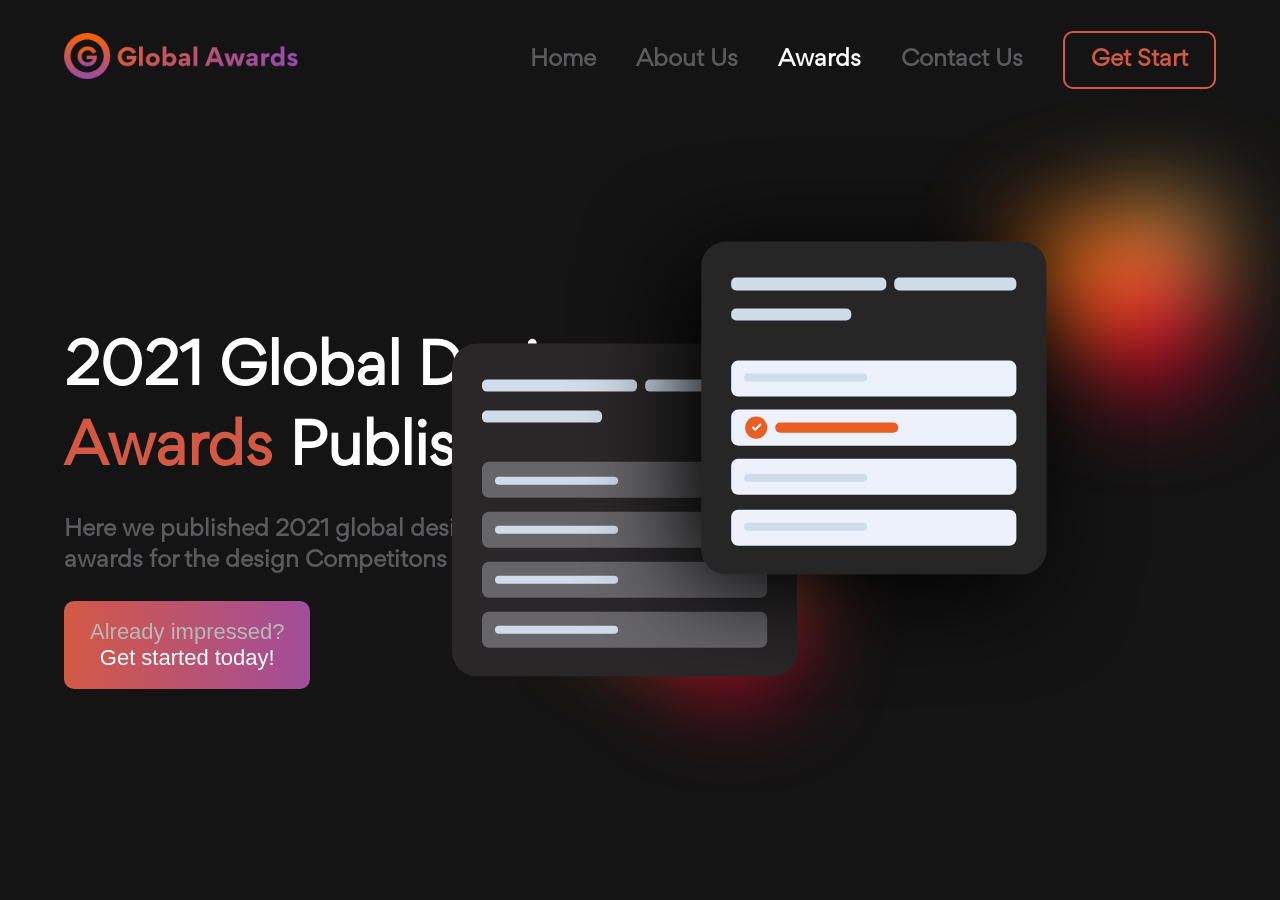
==== index.html @ 08a5fcba "globalawards" ====
<!DOCTYPE html>
<html lang="en">
<head>
    <meta charset="UTF-8">
    <meta http-equiv="X-UA-Compatible" content="IE=edge">
    <meta name="viewport" content="width=device-width, initial-scale=1.0">
    <title>Global Awards</title>
    <link rel="stylesheet" href="./css/style.css">
    <link rel="stylesheet" href="./css/animate.css">
    <script src="./js/jquery.min.js"></script>
    <script src="./js/wow.js"></script>
    <script src="./js/index.js"></script>
    <!-- fav-icon -->
    <link rel="stylesheet" href="./images/favicon.png">
</head>
<body>
    <header>
        <div class="wrapper">
            <div class="logo"><a href="index.html"><img src="./images/logo.png" alt="Logo"></a></div>
            <ul class="nav">
                <li><a href="#">Home</a></li>
                <li><a href="#">About Us</a></li>
                <li><a href="#" class="actived">Awards</a></li>
                <li><a href="#">Contact Us</a></li>
                <li><a href="#" class="button btn">Get Start</a></li>

            </ul>
        </div>
    </header>
    <!-- header-end -->
    <main>
        <div class="wrapper">
            <div class="text">
                <h1>2021 Global Design <span>Awards</span> Published</h1>
                <p>Here we published 2021 global design awards for the design Competitons</p>
                <button><span>Already impressed?</span>Get started today!</button>
            </div>
            <div class="image-box">
                <img src="./images/pattern-color.png" alt="Blured" class="lefted">
                <img src="./images/pattern-color.png" alt="Blured" class="rised">
            </div>
            <div class="lifted">
                <img src="./images/spot-image.svg" alt="">
            </div>
        </div>
    </main>
</body>
</html>
---- css/style.css ----
* {
  margin: 0;
  padding: 0;
  border: 0;
  vertical-align: baseline;
  background: transparent;
  text-decoration: none;
  outline: none;
  -webkit-box-sizing: border-box;
  -moz-box-sizing: border-box;
  box-sizing: border-box;
}

html {
  scroll-behavior: smooth;
}

@font-face {
  font-family: 'Gordita Regular';
  font-style: normal;
  font-weight: normal;
  src: local('Gordita Regular'), url('../fonts/Gordita Regular.woff') format('woff');
  }
  

  @font-face {
  font-family: 'Gordita Regular Italic';
  font-style: normal;
  font-weight: normal;
  src: local('Gordita Regular Italic'), url('../fonts/Gordita Regular Italic.woff') format('woff');
  }
  

  @font-face {
  font-family: 'Gordita Thin';
  font-style: normal;
  font-weight: normal;
  src: local('Gordita Thin'), url('../fonts/Gordita Thin.woff') format('woff');
  }
  

  @font-face {
  font-family: 'Gordita Thin Italic';
  font-style: normal;
  font-weight: normal;
  src: local('Gordita Thin Italic'), url('../fonts/Gordita Thin Italic.woff') format('woff');
  }
  

  @font-face {
  font-family: 'Gordita Light';
  font-style: normal;
  font-weight: normal;
  src: local('Gordita Light'), url('../fonts/Gordita Light.woff') format('woff');
  }
  

  @font-face {
  font-family: 'Gordita Light Italic';
  font-style: normal;
  font-weight: normal;
  src: local('Gordita Light Italic'), url('../fonts/Gordita Light Italic.woff') format('woff');
  }
  

  @font-face {
  font-family: 'Gordita Medium';
  font-style: normal;
  font-weight: normal;
  src: local('Gordita Medium'), url('../fonts/Gordita Medium.woff') format('woff');
  }
  

  @font-face {
  font-family: 'Gordita Medium Italic';
  font-style: normal;
  font-weight: normal;
  src: local('Gordita Medium Italic'), url('../fonts/Gordita Medium Italic.woff') format('woff');
  }
  

  @font-face {
  font-family: 'Gordita Bold';
  font-style: normal;
  font-weight: normal;
  src: local('Gordita Bold'), url('../fonts/Gordita Bold.woff') format('woff');
  }
  

  @font-face {
  font-family: 'Gordita Bold Italic';
  font-style: normal;
  font-weight: normal;
  src: local('Gordita Bold Italic'), url('../fonts/Gordita Bold Italic.woff') format('woff');
  }
  

  @font-face {
  font-family: 'Gordita Black';
  font-style: normal;
  font-weight: normal;
  src: local('Gordita Black'), url('../fonts/Gordita Black.woff') format('woff');
  }
  

  @font-face {
  font-family: 'Gordita Black Italic';
  font-style: normal;
  font-weight: normal;
  src: local('Gordita Black Italic'), url('../fonts/Gordita Black Italic.woff') format('woff');
  }
  

  @font-face {
  font-family: 'Gordita Ultra';
  font-style: normal;
  font-weight: normal;
  src: local('Gordita Ultra'), url('../fonts/Gordita Ultra.woff') format('woff');
  }
  

  @font-face {
  font-family: 'Gordita Ultra Italic';
  font-style: normal;
  font-weight: normal;
  src: local('Gordita Ultra Italic'), url('../fonts/Gordita Ultra Italic.woff') format('woff');
  }
.wrapper {
  width: 90%;
  max-width: 1350px;
  margin: 0 auto;
}
ul,
ol {
  list-style: none;
}
a {
  text-decoration: none;
}
a:hover {
  transition: 0.3s ease-in;
}
body {
  font-family: 'Gordita Regular';
  background: #141414;
}

header .wrapper{
  height: 120px;
  display: flex;
  align-items: center;
  justify-content: space-between;
}
header .logo img {
  width: 80%;
}
header .nav{
  display: flex;
  align-items: center;
}
header .nav li {
  margin-right: 40px;
}
header .nav li:last-child{
  margin-right: 0;
}
header .nav a {
  font-size: 22px;
  color: #5B5A5D;
  font-weight: 600;
}
header .nav a:hover{
  color: #fff;
}
header .nav .actived {
  color: #fff;
}
header .nav .button {
  border-image: linear-gradient(to right, #D45945, #A14D9B);
  overflow: hidden;
}
header .nav .btn {
  border: 1px solid;
  border-image-slice: 1;
  border-width: 2px;
  padding: 16px 26px;
  border-radius: 10px;
  color: #D45945;
}
/* header -end */
main {
  height: calc(100vh - 120px);
  display: flex;
  align-items: center;
}
main .wrapper {
  display: flex;
}
main h1 {
  color: #fff;
  font-size: 56px;
  width: 80%;
  margin-bottom: 24px;
}
main h1 span{
  color: #D45945;
}
main .text p {
  color: #5B5A5D;
  font-size: 22px;
  font-weight: 600;
  width: 60%;
  margin-bottom: 24px;
}
main button {
  padding: 18px 26px;
  background:  linear-gradient(to right, #D45945, #A14D9B);
  font-size: 22px;
  color: #fff;
  border-radius: 10px;
  font-weight: 500;
  transition: .3s ease-in;
}
main button span {
  display: block;
  width: 100%;
  color: #b8b8b8;
}
main button:hover {
  transform: scale(1.03);
  background:  linear-gradient(to right, #A14D9B, #D45945);
}
main .image-box{
  position: relative;
  display: flex;
  justify-content: space-between;
  align-items: center;
  filter: blur(50px);
}
main .image-box img {
  width: 45%;
}
main .image-box img.rised{
  margin-top: -100%;
}
main .image-box .lefted{
  position: relative;
  left: -180px;
  bottom: -80px;
}
main .lifted {
  position: absolute;
  right: 8%;
  top:12%;
}
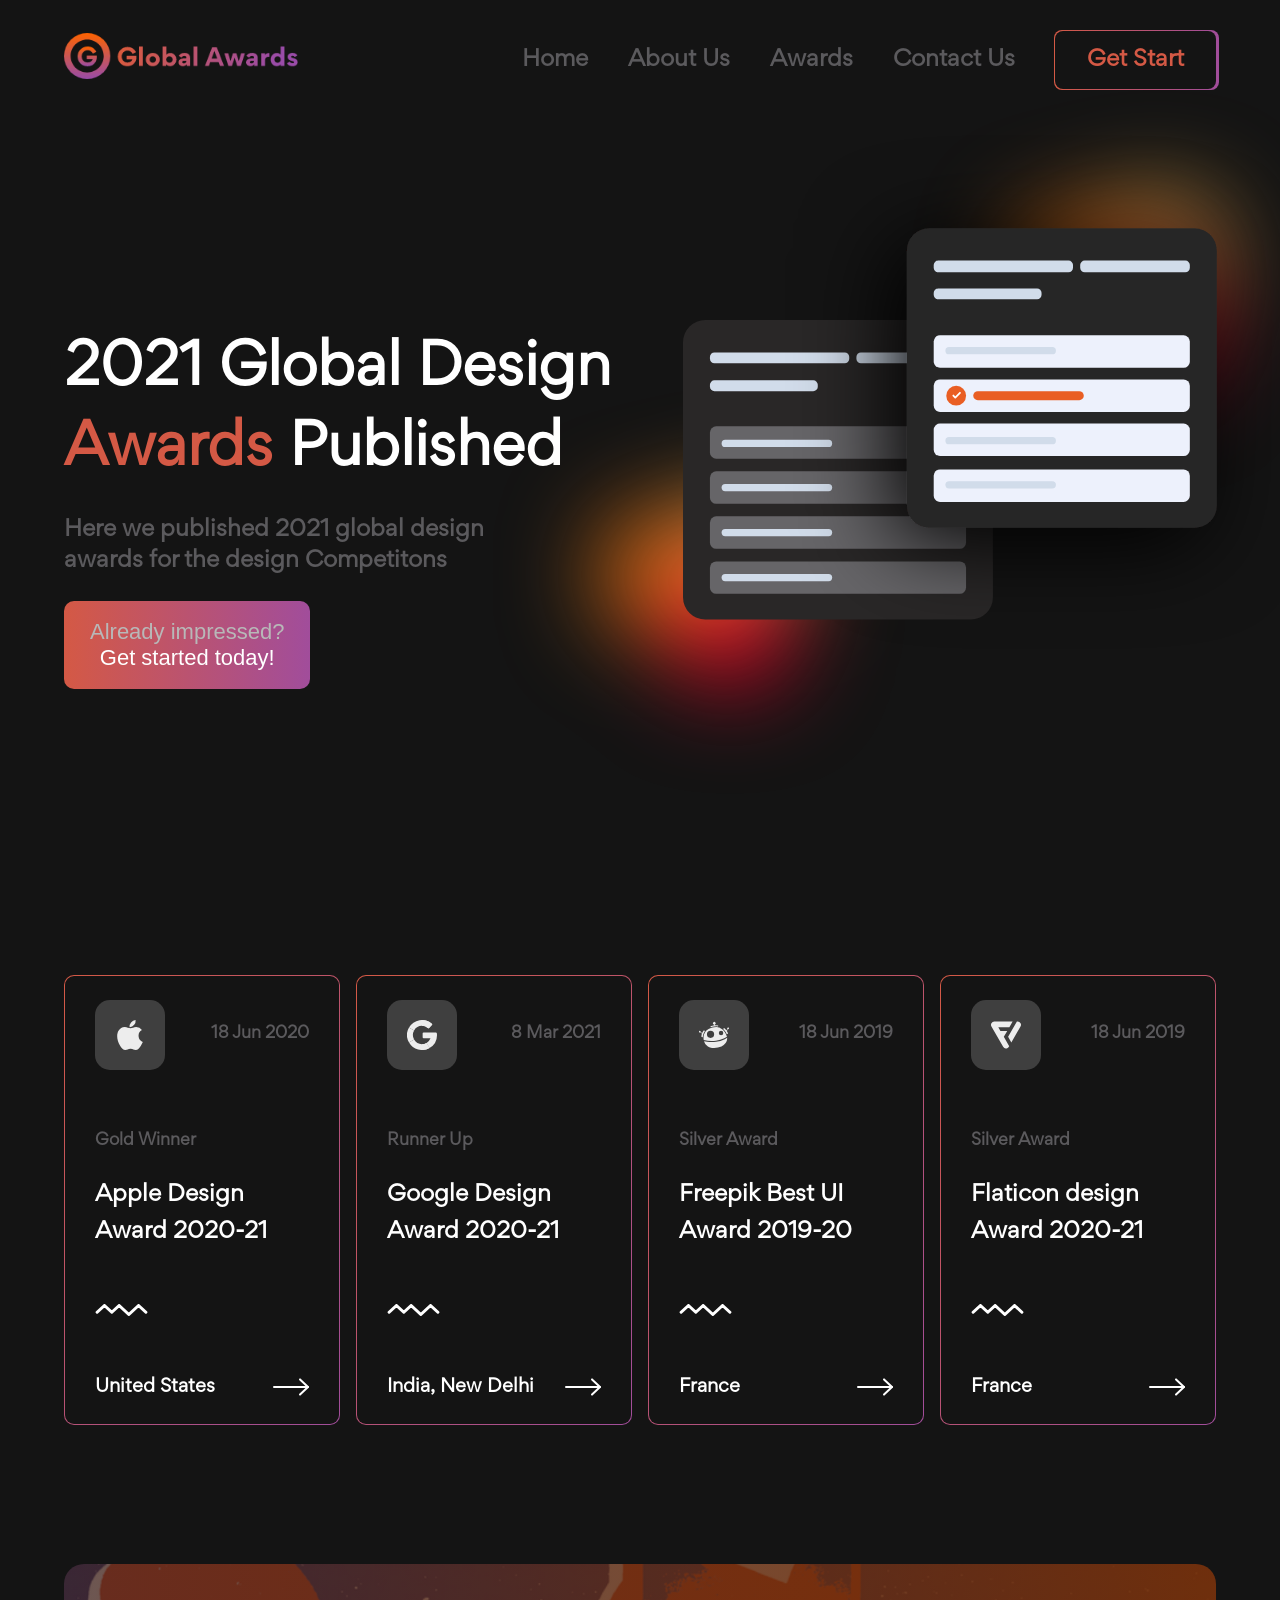
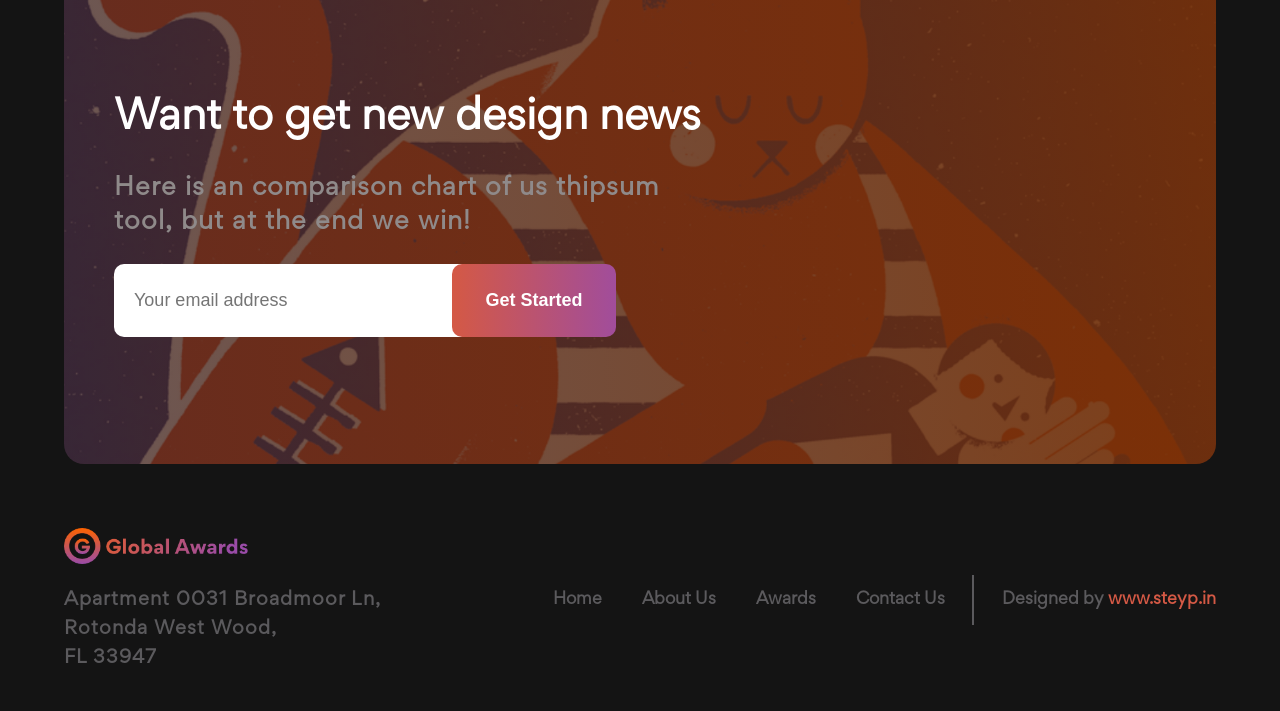
==== commit 82796519: "updated-responsive-screen" ====
--- a/index.html
+++ b/index.html
@@ -1,48 +1,192 @@
 <!DOCTYPE html>
 <html lang="en">
-<head>
-    <meta charset="UTF-8">
-    <meta http-equiv="X-UA-Compatible" content="IE=edge">
-    <meta name="viewport" content="width=device-width, initial-scale=1.0">
+  <head>
+    <meta charset="UTF-8" />
+    <meta http-equiv="X-UA-Compatible" content="IE=edge" />
+    <meta name="viewport" content="width=device-width, initial-scale=1.0" />
     <title>Global Awards</title>
-    <link rel="stylesheet" href="./css/style.css">
-    <link rel="stylesheet" href="./css/animate.css">
+    <link rel="stylesheet" href="./css/style.css" />
+    <link rel="stylesheet" href="./css/animate.css" />
     <script src="./js/jquery.min.js"></script>
     <script src="./js/wow.js"></script>
     <script src="./js/index.js"></script>
     <!-- fav-icon -->
-    <link rel="stylesheet" href="./images/favicon.png">
-</head>
-<body>
+    <link rel="icon" href="./images/favicon.png" />
+  </head>
+  <body>
     <header>
-        <div class="wrapper">
-            <div class="logo"><a href="index.html"><img src="./images/logo.png" alt="Logo"></a></div>
-            <ul class="nav">
-                <li><a href="#">Home</a></li>
-                <li><a href="#">About Us</a></li>
-                <li><a href="#" class="actived">Awards</a></li>
-                <li><a href="#">Contact Us</a></li>
-                <li><a href="#" class="button btn">Get Start</a></li>
-
-            </ul>
+      <div class="wrapper">
+        <div class="logo">
+          <a href="index.html"><img src="./images/logo.png" alt="Logo" /></a>
         </div>
+        <ul class="nav">
+          <li><a href="#">Home</a></li>
+          <li><a href="#">About Us</a></li>
+          <li><a href="#">Awards</a></li>
+          <li><a href="#">Contact Us</a></li>
+          <li><a href="#" class="button btn">Get Start</a></li>
+        </ul>
+         <!-- mobile-menu -->
+      <div class="icon" onclick="showMenu()">
+        <span></span>
+        <span></span>
+        <span></span>
+    </div>
+    <ul class="mobile-nav">
+      <li><a href="#">Home</a></li>
+      <li><a href="#">About Us</a></li>
+      <li><a href="#">Awards</a></li>
+      <li><a href="#">Contact Us</a></li>
+      <li><a href="#" class="button btn">Get Start</a></li>
+    </ul>
+      </div>
     </header>
     <!-- header-end -->
+    <span class="overlay" onclick="hideMenu()"></span>
     <main>
-        <div class="wrapper">
-            <div class="text">
-                <h1>2021 Global Design <span>Awards</span> Published</h1>
-                <p>Here we published 2021 global design awards for the design Competitons</p>
-                <button><span>Already impressed?</span>Get started today!</button>
-            </div>
-            <div class="image-box">
-                <img src="./images/pattern-color.png" alt="Blured" class="lefted">
-                <img src="./images/pattern-color.png" alt="Blured" class="rised">
-            </div>
-            <div class="lifted">
-                <img src="./images/spot-image.svg" alt="">
-            </div>
+      <div class="wrapper">
+        <div class="text">
+          <h1 class="wow fadeInLeft">2021 Global Design <span>Awards</span> Published</h1>
+          <p class="wow fadeInLeft" data-wow-delay=".2s">
+            Here we published 2021 global design awards for the design
+            Competitons
+          </p>
+          <button class="wow fadeInLeft" data-wow-delay=".3s"><span>Already impressed?</span>Get started today!</button>
         </div>
+        <div class="image-box wow fadeInRight">
+          <img src="./images/pattern-color.png" alt="Blured" class="lefted" />
+          <img src="./images/pattern-color.png" alt="Blured" class="rised" />
+        </div>
+        <div class="lifted">
+          <img src="./images/spot-image.svg" alt="" />
+        </div>
+      </div>
     </main>
-</body>
-</html>+    <!-- spotlight-end -->
+
+    <section id="awards">
+      <div class="wrapper">
+        <ul class="items">
+          <li class="wow fadeInUp">
+            <a href="#">
+              <div class="top">
+                <img src="./images/apple.svg" alt="Apple" />
+                <span>18 Jun 2020</span>
+              </div>
+              <div class="container">
+                <span>Gold Winner</span>
+                <h2>Apple Design Award 2020-21</h2>
+                <img src="./images/cross-line.svg" alt="Cross Line" />
+              </div>
+              <div class="bottom">
+                <h6>United States</h6>
+                <img src="./images/arrow.svg" alt="Arrow" />
+              </div>
+            </a>
+          </li>
+          <li class="wow fadeInUp" data-wow-delay=".2s">
+            <a href="#">
+              <div class="top">
+                <img src="./images/google.svg" alt="Google" />
+                <span>8 Mar 2021</span>
+              </div>
+              <div class="container">
+                <span>Runner Up</span>
+                <h2>Google Design Award 2020-21</h2>
+                <img src="./images/cross-line.svg" alt="Cross Line" />
+              </div>
+              <div class="bottom">
+                <h6>India, New Delhi</h6>
+                <img src="./images/arrow.svg" alt="Arrow" />
+              </div>
+            </a>
+          </li>
+          <li class="wow fadeInUp" data-wow-delay=".3s">
+            <a href="#">
+              <div class="top">
+                <img src="./images/freepik-logo.svg" alt="Freepik" />
+                <span>18 Jun 2019</span>
+              </div>
+              <div class="container">
+                <span>Silver Award</span>
+                <h2>Freepik Best UI Award 2019-20</h2>
+                <img src="./images/cross-line.svg" alt="Cross Line" />
+              </div>
+              <div class="bottom">
+                <h6>France</h6>
+                <img src="./images/arrow.svg" alt="Arrow" />
+              </div>
+            </a>
+          </li>
+          <li class="wow fadeInUp" data-wow-delay=".4s">
+            <a href="#">
+              <div class="top">
+                <img src="./images/flaticon.svg" alt="Flaticon" />
+                <span>18 Jun 2019</span>
+              </div>
+              <div class="container">
+                <span>Silver Award</span>
+                <h2>Flaticon design Award 2020-21</h2>
+                <img src="./images/cross-line.svg" alt="Cross Line" />
+              </div>
+              <div class="bottom">
+                <h6>France</h6>
+                <img src="./images/arrow.svg" alt="Arrow" />
+              </div>
+            </a>
+          </li>
+        </ul>
+      </div>
+    </section>
+    <!-- awards-end -->
+
+    <section id="email">
+      <div class="wrapper">
+        <div class="bg-box">
+          <div class="text-box">
+            <h1 class="wow fadeInLeft" data-wow-duration="2s">Want to get new design news</h1>
+            <p class="wow fadeInLeft" data-wow-duration="2s">
+              Here is an comparison chart of us thipsum tool, but at the end we
+              win!
+            </p>
+            <form action="" class="wow fadeInLeft">
+              <input
+                type="email"
+                name="email"
+                class="email"
+                placeholder="Your email address"
+              />
+              <input type="button" value="Get Started" class="btn" />
+            </form>
+          </div>
+        </div>
+      </div>
+    </section>
+    <!-- email-section-end -->
+
+    <footer>
+      <div class="wrapper">
+        <div class="logo-content-box">
+          <img src="./images/logo.png" alt="Logo" />
+          <p>
+            <a href="#">
+                Apartment 0031 Broadmoor Ln, Rotonda West Wood, <br />
+            FL 33947
+            </a>
+          </p>
+        </div>
+        <ul class="nav">
+          <li><a href="#">Home</a></li>
+          <li><a href="#">About Us</a></li>
+          <li><a href="#">Awards</a></li>
+          <li><a href="#">Contact Us</a></li>
+        </ul>
+        <hr />
+        <p>
+          Designed by
+          <a href="https://steyp.com" target="_blank">www.steyp.in</a>
+        </p>
+      </div>
+    </footer>
+  </body>
+</html>
--- a/css/style.css
+++ b/css/style.css
@@ -16,240 +16,718 @@
 }
 
 @font-face {
-  font-family: 'Gordita Regular';
+  font-family: "Gordita Regular";
   font-style: normal;
   font-weight: normal;
-  src: local('Gordita Regular'), url('../fonts/Gordita Regular.woff') format('woff');
-  }
-  
-
-  @font-face {
-  font-family: 'Gordita Regular Italic';
+  src: local("Gordita Regular"), url("../fonts/Gordita Regular.woff") format("woff");
+}
+
+@font-face {
+  font-family: "Gordita Medium";
   font-style: normal;
   font-weight: normal;
-  src: local('Gordita Regular Italic'), url('../fonts/Gordita Regular Italic.woff') format('woff');
-  }
-  
-
-  @font-face {
-  font-family: 'Gordita Thin';
-  font-style: normal;
-  font-weight: normal;
-  src: local('Gordita Thin'), url('../fonts/Gordita Thin.woff') format('woff');
-  }
-  
-
-  @font-face {
-  font-family: 'Gordita Thin Italic';
-  font-style: normal;
-  font-weight: normal;
-  src: local('Gordita Thin Italic'), url('../fonts/Gordita Thin Italic.woff') format('woff');
-  }
-  
-
-  @font-face {
-  font-family: 'Gordita Light';
-  font-style: normal;
-  font-weight: normal;
-  src: local('Gordita Light'), url('../fonts/Gordita Light.woff') format('woff');
-  }
-  
-
-  @font-face {
-  font-family: 'Gordita Light Italic';
-  font-style: normal;
-  font-weight: normal;
-  src: local('Gordita Light Italic'), url('../fonts/Gordita Light Italic.woff') format('woff');
-  }
-  
-
-  @font-face {
-  font-family: 'Gordita Medium';
-  font-style: normal;
-  font-weight: normal;
-  src: local('Gordita Medium'), url('../fonts/Gordita Medium.woff') format('woff');
-  }
-  
-
-  @font-face {
-  font-family: 'Gordita Medium Italic';
-  font-style: normal;
-  font-weight: normal;
-  src: local('Gordita Medium Italic'), url('../fonts/Gordita Medium Italic.woff') format('woff');
-  }
-  
-
-  @font-face {
-  font-family: 'Gordita Bold';
-  font-style: normal;
-  font-weight: normal;
-  src: local('Gordita Bold'), url('../fonts/Gordita Bold.woff') format('woff');
-  }
-  
-
-  @font-face {
-  font-family: 'Gordita Bold Italic';
-  font-style: normal;
-  font-weight: normal;
-  src: local('Gordita Bold Italic'), url('../fonts/Gordita Bold Italic.woff') format('woff');
-  }
-  
-
-  @font-face {
-  font-family: 'Gordita Black';
-  font-style: normal;
-  font-weight: normal;
-  src: local('Gordita Black'), url('../fonts/Gordita Black.woff') format('woff');
-  }
-  
-
-  @font-face {
-  font-family: 'Gordita Black Italic';
-  font-style: normal;
-  font-weight: normal;
-  src: local('Gordita Black Italic'), url('../fonts/Gordita Black Italic.woff') format('woff');
-  }
-  
-
-  @font-face {
-  font-family: 'Gordita Ultra';
-  font-style: normal;
-  font-weight: normal;
-  src: local('Gordita Ultra'), url('../fonts/Gordita Ultra.woff') format('woff');
-  }
-  
-
-  @font-face {
-  font-family: 'Gordita Ultra Italic';
-  font-style: normal;
-  font-weight: normal;
-  src: local('Gordita Ultra Italic'), url('../fonts/Gordita Ultra Italic.woff') format('woff');
-  }
+  src: local("Gordita Medium"), url("../fonts/Gordita Medium.woff") format("woff");
+}
+
 .wrapper {
   width: 90%;
   max-width: 1350px;
   margin: 0 auto;
 }
-ul,
-ol {
+
+ul, ol {
   list-style: none;
 }
+
 a {
   text-decoration: none;
 }
+
 a:hover {
   transition: 0.3s ease-in;
 }
+
 body {
-  font-family: 'Gordita Regular';
+  font-family: "Gordita Regular";
   background: #141414;
 }
-
-header .wrapper{
+.active {
+  overflow: hidden;
+}
+header .wrapper {
   height: 120px;
   display: flex;
   align-items: center;
   justify-content: space-between;
 }
+
 header .logo img {
   width: 80%;
 }
-header .nav{
-  display: flex;
-  align-items: center;
-}
+
+header .nav {
+  display: flex;
+  align-items: center;
+}
+
 header .nav li {
   margin-right: 40px;
 }
-header .nav li:last-child{
+
+header .nav li:last-child {
   margin-right: 0;
 }
+
 header .nav a {
   font-size: 22px;
-  color: #5B5A5D;
-  font-weight: 600;
-}
-header .nav a:hover{
+  color: #5b5a5d;
+  font-weight: 600;
+}
+
+header .nav a:hover {
   color: #fff;
 }
-header .nav .actived {
-  color: #fff;
-}
-header .nav .button {
-  border-image: linear-gradient(to right, #D45945, #A14D9B);
-  overflow: hidden;
-}
-header .nav .btn {
-  border: 1px solid;
-  border-image-slice: 1;
-  border-width: 2px;
-  padding: 16px 26px;
-  border-radius: 10px;
-  color: #D45945;
+
+header .nav .button, header .mobile-nav .button{
+  color: #d45945;
+  padding: 18px 32px;
+  background: #141414;
+  border-radius: 8px;
+}
+
+header .nav .button:hover {
+  background: linear-gradient(to right, #d45945, #a14d9b);
+}
+
+header .nav .button::before {
+  content: "";
+  position: absolute;
+  top: 30px;
+  transform: translateX(-20%);
+  height: 60px;
+  width: 165px;
+  z-index: -1;
+  background-image: linear-gradient(to right, #d45945, #a14d9b);
+  border-radius: 8px;
+}
+.sticky header {
+  position: fixed;
+  width: 100%;
+  top: 0;
+  right: 0;
+  left: 0;
+  z-index: 55;
+  background: #141414;
+  animation: header .3s forwards;
+  box-shadow: rgba(0, 0, 0, 0.16) 0px 3px 6px, rgba(0, 0, 0, 0.23) 0px 3px 6px;
+}
+@keyframes header {
+  0% {
+    transform: translateY(-80px);
+  }
+  100% {
+    transform: translateY(0);
+  }
+}
+
+/* mobile-menu */
+header .icon {
+  display: none;
+}
+header .icon span {
+  display: block;
+  width: 30px;
+  height: 3px;
+  background: linear-gradient(to right, #d45945, #a14d9b);
+  margin-bottom: 8px;
+  transition: .4s ease-in;
+}
+header .mobile-nav {
+  display: none;
+}
+.overlay {
+  display: none;
 }
 /* header -end */
+.sticky main {
+  margin-top: 120px;
+}
 main {
   height: calc(100vh - 120px);
   display: flex;
   align-items: center;
 }
+
 main .wrapper {
   display: flex;
 }
+
 main h1 {
   color: #fff;
   font-size: 56px;
   width: 80%;
   margin-bottom: 24px;
 }
-main h1 span{
-  color: #D45945;
-}
+
+main h1 span {
+  color: #d45945;
+}
+
 main .text p {
-  color: #5B5A5D;
+  color: #5b5a5d;
   font-size: 22px;
   font-weight: 600;
   width: 60%;
   margin-bottom: 24px;
 }
+
 main button {
   padding: 18px 26px;
-  background:  linear-gradient(to right, #D45945, #A14D9B);
+  background: linear-gradient(to right, #d45945, #a14d9b);
   font-size: 22px;
   color: #fff;
   border-radius: 10px;
   font-weight: 500;
-  transition: .3s ease-in;
-}
+  transition: 0.3s ease-in;
+}
+
 main button span {
   display: block;
   width: 100%;
   color: #b8b8b8;
 }
+
 main button:hover {
   transform: scale(1.03);
-  background:  linear-gradient(to right, #A14D9B, #D45945);
-}
-main .image-box{
+  background: linear-gradient(to right, #a14d9b, #d45945);
+}
+
+main .image-box {
   position: relative;
   display: flex;
   justify-content: space-between;
   align-items: center;
   filter: blur(50px);
 }
+
 main .image-box img {
   width: 45%;
 }
-main .image-box img.rised{
+
+main .image-box img.rised {
   margin-top: -100%;
 }
-main .image-box .lefted{
+
+main .image-box .lefted {
   position: relative;
   left: -180px;
   bottom: -80px;
 }
+
 main .lifted {
   position: absolute;
   right: 8%;
-  top:12%;
+  top: 12%;
+}
+
+/* main-end */
+
+/* award-section */
+
+#awards .items {
+  display: flex;
+  justify-content: space-between;
+  align-items: center;
+  height: 600px;
+}
+
+#awards .items li {
+  margin-right: 16px;
+  border: 1px solid transparent;
+  width: 25%;
+  height: 450px;
+  padding: 25px 30px;
+  border-radius: 10px;
+  display: flex;
+  flex-direction: column;
+  justify-content: center;
+  transition: 0.3s ease-in;
+  background: linear-gradient(#141414, #141414) padding-box, linear-gradient(130deg, #d45945, #a14d9b) border-box;
+  border-radius: 10px;
+}
+#awards .items li:last-child {
+  margin-right: 0;
+}
+#awards .items li:hover {
+  height: 500px;
+  padding: 50px 30px;
+  background: linear-gradient(130deg, #d45945, #a14d9b);
+}
+
+#awards .items li:hover span {
+  color: #b8b8b8;
+}
+
+#awards .items .top {
+  display: flex;
+  justify-content: space-between;
+  align-items: center;
+  margin-bottom: 60px;
+}
+
+#awards .items .top img {
+  padding: 20px;
+  width: 70px;
+  height: 70px;
+  background: #3f3f3f;
+  border-radius: 15px;
+}
+
+#awards .items .top span {
+  color: #5b5a5d;
+  font-weight: 600;
+}
+
+#awards .items .container span {
+  color: #5b5a5d;
+  font-weight: 600;
+}
+
+#awards .items .container h2 {
+  color: #fff;
+  margin-top: 24px;
+  font-size: 22px;
+  line-height: 1.7em;
+  margin-bottom: 50px;
+}
+
+#awards .items .bottom {
+  display: flex;
+  justify-content: space-between;
+  align-items: center;
+  margin-top: 50px;
+}
+
+#awards .items .bottom h6 {
+  color: #ffff;
+  font-size: 18px;
+}
+
+/* awards-end */
+
+#email {
+  padding: 5% 0;
+}
+
+#email .bg-box {
+  background: linear-gradient(85deg, #d458452a, #8b3500c0), url(../images/footer-image.png);
+  background-size: cover;
+  background-position: center;
+  width: 100%;
+  height: 500px;
+  border-radius: 20px;
+  padding: 0 50px;
+  display: flex;
+  align-items: center;
+}
+
+#email .bg-box h1 {
+  color: #ffff;
+  font-size: 40px;
+  width: 90%;
+  margin-bottom: 24px;
+}
+
+#email .bg-box p {
+  color: #8f8a8a;
+  font-size: 24px;
+  width: 65%;
+  font-weight: 600;
+  letter-spacing: 1px;
+  margin-bottom: 24px;
+}
+
+#email .bg-box .email {
+  padding: 26px 20px;
+  background: #fff;
+  font-size: 18px;
+  border-radius: 10px;
+  width: 40%;
+}
+
+#email .bg-box .btn {
+  padding: 26px 20px;
+  font-size: 18px;
+  color: #fff;
+  font-weight: 600;
+  border-radius: 10px;
+  width: 18%;
+  background: linear-gradient(to right, #d45945, #a14d9b);
+  margin-left: -30px;
+  transition: .3s ease-in;
+}
+
+#email .bg-box .btn:hover {
+  background: linear-gradient(to right, #a14d9b, #d45945);
+}
+
+/* email-section-end */
+
+footer {
+  padding: 0 0 3% 0;
+}
+
+footer .wrapper {
+  display: flex;
+  justify-content: space-between;
+  align-items: center;
+}
+
+footer .logo-content-box img {
+  width: 40%;
+  margin-bottom: 14px;
+}
+footer .logo-content-box p{
+  width: 60%;
+}
+footer .logo-content-box a {
+  color: #5b5a5d;
+  font-size: 18px;
+  font-weight: 600;
+  line-height: 1.6em;
+  letter-spacing: 1px;
+  transition: .3s ease-in;
+}
+
+footer .logo-content-box a:hover {
+  color: #aaa8ad;
+}
+
+footer .nav {
+  display: flex;
+  align-items: center;
+}
+
+footer .nav li {
+  margin-right: 40px;
+}
+
+footer .nav li:last-child {
+  margin-right: 0;
+}
+
+footer .nav li a {
+  color: #5b5a5d;
+  font-weight: 600;
+}
+
+footer .nav li a:hover {
+  color: #aaa8ad;
+}
+
+footer hr {
+  height: 50px;
+  width: 2px;
+  background: #5b5a5d;
+}
+
+footer p {
+  color: #5b5a5d;
+  font-weight: 600;
+}
+
+footer p a {
+  color: #d45945;
+}
+
+footer p a:hover {
+  color: #ff8370;
+}
+
+/* responsive-screen */
+
+@media all and (max-width:1280px) {
+  body {
+    overflow-x: hidden;
+  }
+  main .lifted {
+    right: -10%;
+  }
+  main .lifted img {
+    width: 90%;
+  }
+  footer .logo-content-box {
+    width: 40%;
+  }
+  footer .logo-content-box p{
+    width: 80%;
+  }
+}
+@media all and (max-width:980px) {
+  header .icon {
+    display: block;
+    z-index: 55;
+  }
+  header .nav {
+    display: none;
+  }
+  .active header .icon span:first-child {
+    transform: translateY(10px) rotate(45deg);
+  }
+  .active header .icon span:nth-child(2) {
+    transform: translateX(-50px);
+    opacity: 0;
+  }
+  .active header .icon span:last-child {
+    transform: translateY(-11px) rotate(-45deg);
+  }
+  header .mobile-nav {
+    display: block;
+    visibility: hidden;
+    opacity: 0;
+    position: fixed;
+    top: -100%;
+    left: 0;
+    right: 0;
+    width: 100%;
+    text-align: center;
+    padding: 50px 20px;
+    background: #2a2a2ab4;
+    z-index: 44;
+    backdrop-filter: blur(15px);
+    box-shadow: rgba(0, 0, 0, 0.16) 0px 3px 6px, rgba(0, 0, 0, 0.23) 0px 3px 6px;
+    transition: .4s ease-in;
+    
+  }
+  .active header .mobile-nav {
+    top: 0;
+    visibility: visible;
+    opacity: 1;
+
+  }
+  header .mobile-nav li {
+    border-bottom: 1px dashed #5b5a5d;
+    padding-bottom: 40px;
+    width: 60%;
+    margin: 0 auto 40px;
+  }
+  header .mobile-nav li a {
+    color: #aaa8ad;
+    font-weight: 600;
+  }
+  header .mobile-nav li:hover a {
+    color: #d45945;
+  }
+  header .mobile-nav li:last-child{
+    margin-bottom: 0;
+    border: none;
+    padding-bottom: 0;
+  }
+  header .mobile-nav .button:hover {
+    background: linear-gradient(to right, #d45945, #a14d9b);
+    color: #fff;
+  }
+  
+  header .mobile-nav .button::before {
+    content: "";
+    position: absolute;
+    bottom:35px;
+    transform: translateX(-25%);
+    height: 55px;
+    width: 140px;
+    z-index: -1;
+    background-image: linear-gradient(to right, #d45945, #a14d9b);
+    border-radius: 8px;
+  }
+  .overlay {
+    display: block;
+    visibility: hidden;
+    opacity: 0;
+    position: fixed;
+    width: 100%;
+    height: 100vh;
+    background: rgba(0, 0, 0, 0.527);
+    z-index: 33;
+    backdrop-filter: blur(8px);
+    transition: .4s ease-in;
+  }
+  .active .overlay {
+    visibility: visible;
+    opacity: 1;
+  }
+  main .wrapper {
+    flex-direction: column;
+  }
+  main .text p {
+    font-size: 20px;
+  }
+  main button {
+    font-size: 20px;
+  }
+  main h1 {
+    font-size: 50px;
+  }
+  main .lifted{
+    right: 0;
+  }
+  main .image-box img {
+    width: 30%;
+  }
+  main .image-box img.rised {
+    margin-top: -30%;
+  }
+  main .image-box .lefted {
+    left: 80px;
+    bottom: 18%;
+  }
+  main .lifted {
+    top: 40%;
+  }
+  #awards {
+    padding:8% 0 0;
+  }
+  #awards .items{
+    flex-wrap: wrap;
+    justify-content: center;
+    height: auto;
+  }
+  #awards .items li {
+    width: 40%;
+    margin-bottom: 30px;
+  }
+  #awards .items li:nth-child(2n){
+    margin-right: 0;
+  }
+  #email .bg-box p {
+    font-size: 22px;
+  }
+  #email .bg-box .email{
+    font-size: 16px;
+  }
+  #email .bg-box .btn{
+    font-size: 16px;
+  }
+  footer .wrapper {
+    flex-direction: column;
+  }
+  footer .logo-content-box {
+    width: 100%;
+    text-align: center;
+  }
+  footer .logo-content-box p {
+    width: 100%;
+    margin-bottom: 26px;
+  }
+  footer .logo-content-box img {
+    width: 30%;
+  }
+  footer .nav {
+    margin-bottom: 26px;
+  }
+  footer hr {
+    width: 80%;
+    margin: 0 auto;
+    height: 2px;
+    margin-bottom: 26px;
+  }
+}
+@media all and (max-width:768px){
+main .lifted {
+    right: -152px;
+    top: 48%;
+  }
+  main .image-box {
+    height: 300px;
+  }
+  main .lifted img {
+    width: 70%;
+  }
+  #email {
+    padding: 8% 0;
+  }
+  #email .bg-box p{
+    width: 90%;
+  }
+  #email .bg-box .email{
+    width: 50%;
+  }
+  #email .bg-box .btn {
+    width: 25%;
+  }
+}
+@media all and (max-width:640px){
+  main h1 {
+    font-size: 45px;
+  }
+  main .text p {
+    width: 100%;
+  }
+  main .lifted {
+    right: -218px;
+    top: 45%;
+  }
+  #awards .items li {
+    width: 60%;
+    margin-right: 0;
+  }
+  #email .bg-box h1 {
+    font-size: 38px;
+    width: 100%;
+  }
+  #email .bg-box p {
+    width: 100%;
+  }
+  #email .bg-box .email {
+    width: 70%;
+  }
+  #email .bg-box .btn {
+    width: 35%;
+  }
+}
+@media all and (max-width:480px) {
+  main .text {
+    text-align: center;
+  }
+  main h1 {
+    width: 100%;
+    font-size: 34px;
+  }
+  main .text p {
+    font-size: 18px;
+  }
+  main .lifted {
+    left: 50px;
+    top: 50%;
+  }
+  main button {
+    font-size: 16px;
+  }
+  #awards .items li {
+    width: 80%;
+  }
+  #email {
+    padding: 8% 0 12%;
+}
+  #email .bg-box {
+    text-align: center;
+    padding: 0 20px;
+  }
+  #email .bg-box h1 {
+    font-size: 28px;
+  }
+  #email .bg-box p {
+    font-size: 18px;
+  }
+  footer .logo-content-box img {
+    width: 45%;
+  }
+  footer .logo-content-box a {
+    font-size: 16px;
+  }
+  footer .nav li a {
+    font-size: 16px;
+  }
+  footer p {
+    font-size: 16px;
+  }
 }
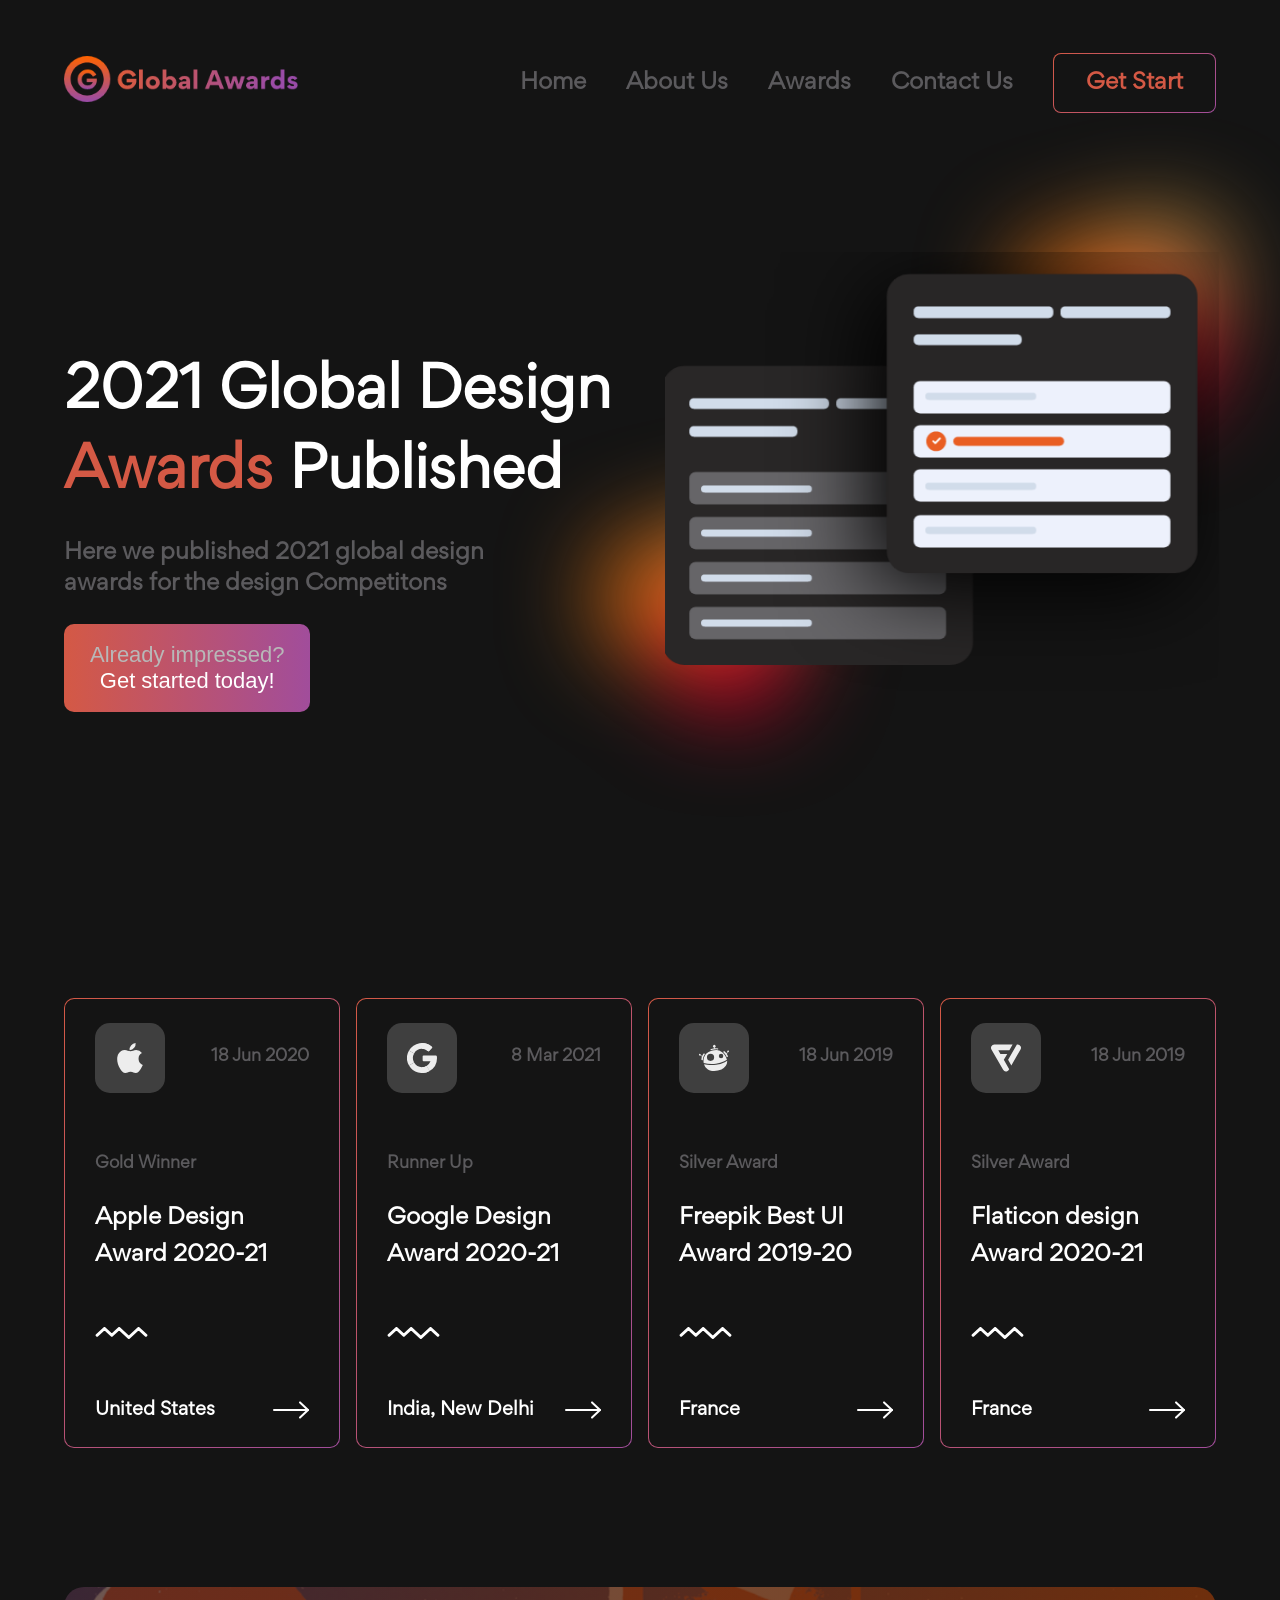
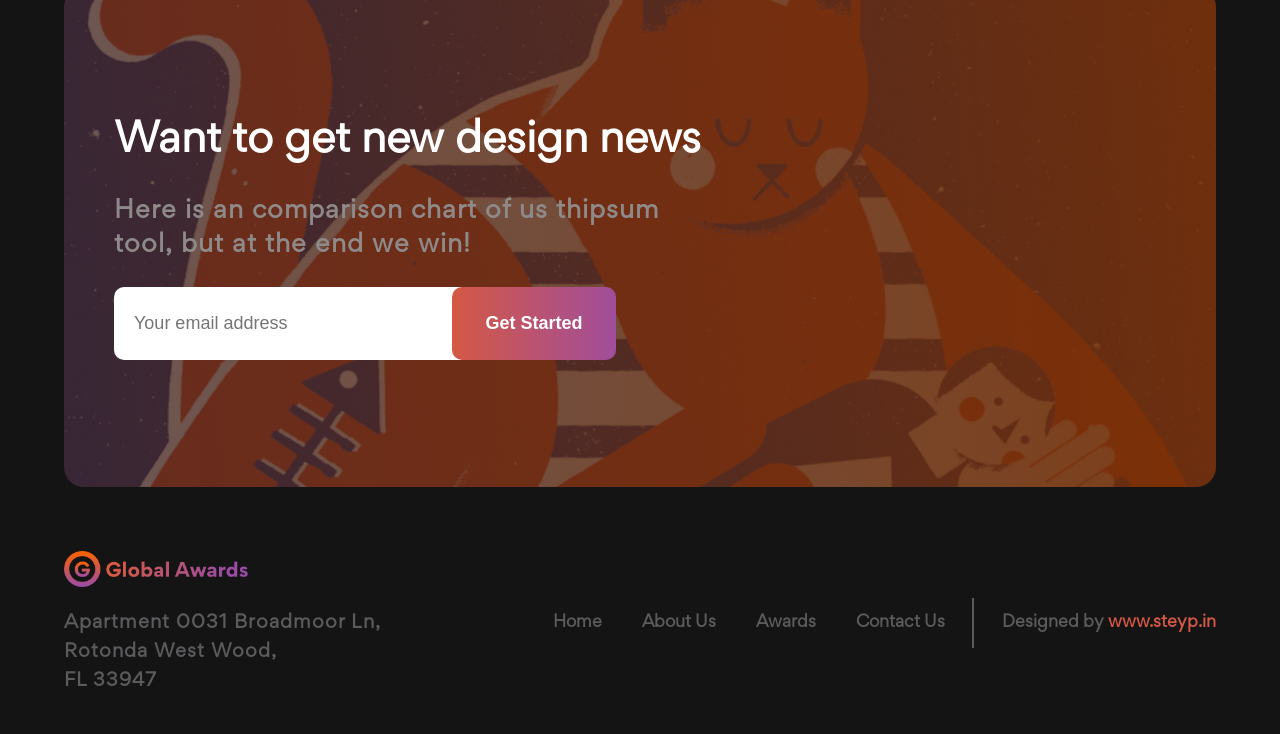
==== commit 4cc28324: "updated-globalawards" ====
--- a/index.html
+++ b/index.html
@@ -12,6 +12,7 @@
     <script src="./js/index.js"></script>
     <!-- fav-icon -->
     <link rel="icon" href="./images/favicon.png" />
+    ￼￼
   </head>
   <body>
     <header>
@@ -26,19 +27,19 @@
           <li><a href="#">Contact Us</a></li>
           <li><a href="#" class="button btn">Get Start</a></li>
         </ul>
-         <!-- mobile-menu -->
-      <div class="icon" onclick="showMenu()">
-        <span></span>
-        <span></span>
-        <span></span>
-    </div>
-    <ul class="mobile-nav">
-      <li><a href="#">Home</a></li>
-      <li><a href="#">About Us</a></li>
-      <li><a href="#">Awards</a></li>
-      <li><a href="#">Contact Us</a></li>
-      <li><a href="#" class="button btn">Get Start</a></li>
-    </ul>
+        <!-- mobile-menu -->
+        <div class="icon" onclick="showMenu()">
+          <span></span>
+          <span></span>
+          <span></span>
+        </div>
+        <ul class="mobile-nav">
+          <li><a href="#">Home</a></li>
+          <li><a href="#">About Us</a></li>
+          <li><a href="#">Awards</a></li>
+          <li><a href="#">Contact Us</a></li>
+          <li><a href="#" class="button btn">Get Start</a></li>
+        </ul>
       </div>
     </header>
     <!-- header-end -->
@@ -46,19 +47,23 @@
     <main>
       <div class="wrapper">
         <div class="text">
-          <h1 class="wow fadeInLeft">2021 Global Design <span>Awards</span> Published</h1>
+          <h1 class="wow fadeInLeft">
+            2021 Global Design <span>Awards</span> Published
+          </h1>
           <p class="wow fadeInLeft" data-wow-delay=".2s">
             Here we published 2021 global design awards for the design
             Competitons
           </p>
-          <button class="wow fadeInLeft" data-wow-delay=".3s"><span>Already impressed?</span>Get started today!</button>
+          <button class="wow fadeInLeft" data-wow-delay=".3s">
+            <span>Already impressed?</span>Get started today!
+          </button>
         </div>
         <div class="image-box wow fadeInRight">
           <img src="./images/pattern-color.png" alt="Blured" class="lefted" />
           <img src="./images/pattern-color.png" alt="Blured" class="rised" />
         </div>
         <div class="lifted">
-          <img src="./images/spot-image.svg" alt="" />
+          <img src="./images/spot-image.png" alt="" />
         </div>
       </div>
     </main>
@@ -144,7 +149,9 @@
       <div class="wrapper">
         <div class="bg-box">
           <div class="text-box">
-            <h1 class="wow fadeInLeft" data-wow-duration="2s">Want to get new design news</h1>
+            <h1 class="wow fadeInLeft" data-wow-duration="2s">
+              Want to get new design news
+            </h1>
             <p class="wow fadeInLeft" data-wow-duration="2s">
               Here is an comparison chart of us thipsum tool, but at the end we
               win!
@@ -170,8 +177,8 @@
           <img src="./images/logo.png" alt="Logo" />
           <p>
             <a href="#">
-                Apartment 0031 Broadmoor Ln, Rotonda West Wood, <br />
-            FL 33947
+              Apartment 0031 Broadmoor Ln, Rotonda West Wood, <br />
+              FL 33947
             </a>
           </p>
         </div>
--- a/css/style.css
+++ b/css/style.css
@@ -19,14 +19,16 @@
   font-family: "Gordita Regular";
   font-style: normal;
   font-weight: normal;
-  src: local("Gordita Regular"), url("../fonts/Gordita Regular.woff") format("woff");
+  src: local("Gordita Regular"),
+    url("../fonts/Gordita Regular.woff") format("woff");
 }
 
 @font-face {
   font-family: "Gordita Medium";
   font-style: normal;
   font-weight: normal;
-  src: local("Gordita Medium"), url("../fonts/Gordita Medium.woff") format("woff");
+  src: local("Gordita Medium"),
+    url("../fonts/Gordita Medium.woff") format("woff");
 }
 
 .wrapper {
@@ -35,7 +37,8 @@
   margin: 0 auto;
 }
 
-ul, ol {
+ul,
+ol {
   list-style: none;
 }
 
@@ -51,9 +54,11 @@
   font-family: "Gordita Regular";
   background: #141414;
 }
+
 .active {
   overflow: hidden;
 }
+
 header .wrapper {
   height: 120px;
   display: flex;
@@ -88,28 +93,21 @@
   color: #fff;
 }
 
-header .nav .button, header .mobile-nav .button{
+header .nav .button,
+header .mobile-nav .button {
   color: #d45945;
   padding: 18px 32px;
   background: #141414;
   border-radius: 8px;
+  border: 1px solid transparent;
+  background: linear-gradient(#141414, #141414) padding-box,
+    linear-gradient(130deg, #d45945, #a14d9b) border-box;
 }
 
 header .nav .button:hover {
   background: linear-gradient(to right, #d45945, #a14d9b);
 }
 
-header .nav .button::before {
-  content: "";
-  position: absolute;
-  top: 30px;
-  transform: translateX(-20%);
-  height: 60px;
-  width: 165px;
-  z-index: -1;
-  background-image: linear-gradient(to right, #d45945, #a14d9b);
-  border-radius: 8px;
-}
 .sticky header {
   position: fixed;
   width: 100%;
@@ -118,9 +116,10 @@
   left: 0;
   z-index: 55;
   background: #141414;
-  animation: header .3s forwards;
+  animation: header 0.3s forwards;
   box-shadow: rgba(0, 0, 0, 0.16) 0px 3px 6px, rgba(0, 0, 0, 0.23) 0px 3px 6px;
 }
+
 @keyframes header {
   0% {
     transform: translateY(-80px);
@@ -131,27 +130,34 @@
 }
 
 /* mobile-menu */
+
 header .icon {
   display: none;
 }
+
 header .icon span {
   display: block;
   width: 30px;
   height: 3px;
   background: linear-gradient(to right, #d45945, #a14d9b);
   margin-bottom: 8px;
-  transition: .4s ease-in;
-}
+  transition: 0.4s ease-in;
+}
+
 header .mobile-nav {
   display: none;
 }
+
 .overlay {
   display: none;
 }
+
 /* header -end */
+
 .sticky main {
   margin-top: 120px;
 }
+
 main {
   height: calc(100vh - 120px);
   display: flex;
@@ -226,8 +232,8 @@
 
 main .lifted {
   position: absolute;
-  right: 8%;
-  top: 12%;
+  right: 14%;
+  top: 25%;
 }
 
 /* main-end */
@@ -252,12 +258,15 @@
   flex-direction: column;
   justify-content: center;
   transition: 0.3s ease-in;
-  background: linear-gradient(#141414, #141414) padding-box, linear-gradient(130deg, #d45945, #a14d9b) border-box;
+  background: linear-gradient(#141414, #141414) padding-box,
+    linear-gradient(130deg, #d45945, #a14d9b) border-box;
   border-radius: 10px;
 }
+
 #awards .items li:last-child {
   margin-right: 0;
 }
+
 #awards .items li:hover {
   height: 500px;
   padding: 50px 30px;
@@ -320,7 +329,8 @@
 }
 
 #email .bg-box {
-  background: linear-gradient(85deg, #d458452a, #8b3500c0), url(../images/footer-image.png);
+  background: linear-gradient(85deg, #d458452a, #8b3500c0),
+    url(../images/footer-image.png);
   background-size: cover;
   background-position: center;
   width: 100%;
@@ -364,7 +374,7 @@
   width: 18%;
   background: linear-gradient(to right, #d45945, #a14d9b);
   margin-left: -30px;
-  transition: .3s ease-in;
+  transition: 0.3s ease-in;
 }
 
 #email .bg-box .btn:hover {
@@ -387,16 +397,18 @@
   width: 40%;
   margin-bottom: 14px;
 }
-footer .logo-content-box p{
+
+footer .logo-content-box p {
   width: 60%;
 }
+
 footer .logo-content-box a {
   color: #5b5a5d;
   font-size: 18px;
   font-weight: 600;
   line-height: 1.6em;
   letter-spacing: 1px;
-  transition: .3s ease-in;
+  transition: 0.3s ease-in;
 }
 
 footer .logo-content-box a:hover {
@@ -446,12 +458,10 @@
 
 /* responsive-screen */
 
-@media all and (max-width:1280px) {
-  body {
-    overflow-x: hidden;
-  }
+@media all and (max-width: 1280px) {
   main .lifted {
-    right: -10%;
+    right: 0;
+    top: 28%;
   }
   main .lifted img {
     width: 90%;
@@ -459,11 +469,12 @@
   footer .logo-content-box {
     width: 40%;
   }
-  footer .logo-content-box p{
+  footer .logo-content-box p {
     width: 80%;
   }
 }
-@media all and (max-width:980px) {
+
+@media all and (max-width: 980px) {
   header .icon {
     display: block;
     z-index: 55;
@@ -496,14 +507,12 @@
     z-index: 44;
     backdrop-filter: blur(15px);
     box-shadow: rgba(0, 0, 0, 0.16) 0px 3px 6px, rgba(0, 0, 0, 0.23) 0px 3px 6px;
-    transition: .4s ease-in;
-    
+    transition: 0.4s ease-in;
   }
   .active header .mobile-nav {
     top: 0;
     visibility: visible;
     opacity: 1;
-
   }
   header .mobile-nav li {
     border-bottom: 1px dashed #5b5a5d;
@@ -518,7 +527,7 @@
   header .mobile-nav li:hover a {
     color: #d45945;
   }
-  header .mobile-nav li:last-child{
+  header .mobile-nav li:last-child {
     margin-bottom: 0;
     border: none;
     padding-bottom: 0;
@@ -527,11 +536,10 @@
     background: linear-gradient(to right, #d45945, #a14d9b);
     color: #fff;
   }
-  
   header .mobile-nav .button::before {
     content: "";
     position: absolute;
-    bottom:35px;
+    bottom: 35px;
     transform: translateX(-25%);
     height: 55px;
     width: 140px;
@@ -549,7 +557,7 @@
     background: rgba(0, 0, 0, 0.527);
     z-index: 33;
     backdrop-filter: blur(8px);
-    transition: .4s ease-in;
+    transition: 0.4s ease-in;
   }
   .active .overlay {
     visibility: visible;
@@ -567,7 +575,7 @@
   main h1 {
     font-size: 50px;
   }
-  main .lifted{
+  main .lifted {
     right: 0;
   }
   main .image-box img {
@@ -584,9 +592,9 @@
     top: 40%;
   }
   #awards {
-    padding:8% 0 0;
-  }
-  #awards .items{
+    padding: 8% 0 0;
+  }
+  #awards .items {
     flex-wrap: wrap;
     justify-content: center;
     height: auto;
@@ -595,16 +603,16 @@
     width: 40%;
     margin-bottom: 30px;
   }
-  #awards .items li:nth-child(2n){
+  #awards .items li:nth-child(2n) {
     margin-right: 0;
   }
   #email .bg-box p {
     font-size: 22px;
   }
-  #email .bg-box .email{
+  #email .bg-box .email {
     font-size: 16px;
   }
-  #email .bg-box .btn{
+  #email .bg-box .btn {
     font-size: 16px;
   }
   footer .wrapper {
@@ -631,31 +639,38 @@
     margin-bottom: 26px;
   }
 }
-@media all and (max-width:768px){
-main .lifted {
-    right: -152px;
-    top: 48%;
+
+@media all and (max-width: 768px) {
+  main {
+    padding-bottom: 8%;
+  }
+  main .lifted {
+    right: 15%;
+    top: 55%;
+    width: 65%;
   }
   main .image-box {
     height: 300px;
   }
   main .lifted img {
-    width: 70%;
+    width: 100%;
+    display: block;
   }
   #email {
     padding: 8% 0;
   }
-  #email .bg-box p{
+  #email .bg-box p {
     width: 90%;
   }
-  #email .bg-box .email{
+  #email .bg-box .email {
     width: 50%;
   }
   #email .bg-box .btn {
     width: 25%;
   }
 }
-@media all and (max-width:640px){
+
+@media all and (max-width: 640px) {
   main h1 {
     font-size: 45px;
   }
@@ -663,8 +678,7 @@
     width: 100%;
   }
   main .lifted {
-    right: -218px;
-    top: 45%;
+    top: 60%;
   }
   #awards .items li {
     width: 60%;
@@ -684,7 +698,16 @@
     width: 35%;
   }
 }
-@media all and (max-width:480px) {
+
+@media all and (max-width: 480px) {
+  .sticky header .wrapper {
+    display: flex;
+    align-items: center;
+    height: 80px;
+  }
+  header .logo img {
+    width: 70%;
+  }
   main .text {
     text-align: center;
   }
@@ -695,10 +718,6 @@
   main .text p {
     font-size: 18px;
   }
-  main .lifted {
-    left: 50px;
-    top: 50%;
-  }
   main button {
     font-size: 16px;
   }
@@ -707,7 +726,7 @@
   }
   #email {
     padding: 8% 0 12%;
-}
+  }
   #email .bg-box {
     text-align: center;
     padding: 0 20px;
@@ -724,10 +743,76 @@
   footer .logo-content-box a {
     font-size: 16px;
   }
+  footer .nav {
+    flex-direction: column;
+  }
+  footer .nav li {
+    margin-right: 0;
+    margin-bottom: 20px;
+  }
+  footer .nav li:last-child {
+    margin-bottom: 0;
+  }
   footer .nav li a {
     font-size: 16px;
   }
   footer p {
     font-size: 16px;
   }
-}+}
+@media all and (max-width: 360px) {
+  main {
+    padding-bottom: 5%;
+  }
+  main h1 {
+    font-size: 26px;
+  }
+  main .text p {
+    font-size: 16px;
+  }
+  main button {
+    font-size: 14px;
+  }
+  main .lifted {
+    left: 34px;
+    top: 63%;
+    width: 80%;
+  }
+  #awards .items li {
+    width: 100%;
+  }
+  #email .bg-box .email {
+    width: 90%;
+  }
+  #email .bg-box .btn {
+    width: 60%;
+    margin: 20px auto;
+  }
+}
+@media all and (max-width: 320px) {
+  main .lifted {
+    left: 34px;
+    top: 65%;
+  }
+  #awards .items .container h2 {
+    font-size: 20px;
+  }
+  #awards .items .bottom h6 {
+    font-size: 16px;
+  }
+  #email .bg-box h1 {
+    font-size: 24px;
+  }
+  #email .bg-box p {
+    font-size: 16px;
+  }
+  footer .logo-content-box a {
+    font-size: 14px;
+  }
+  footer .nav li a {
+    font-size: 14px;
+  }
+  footer p {
+    font-size: 14px;
+  }
+}
